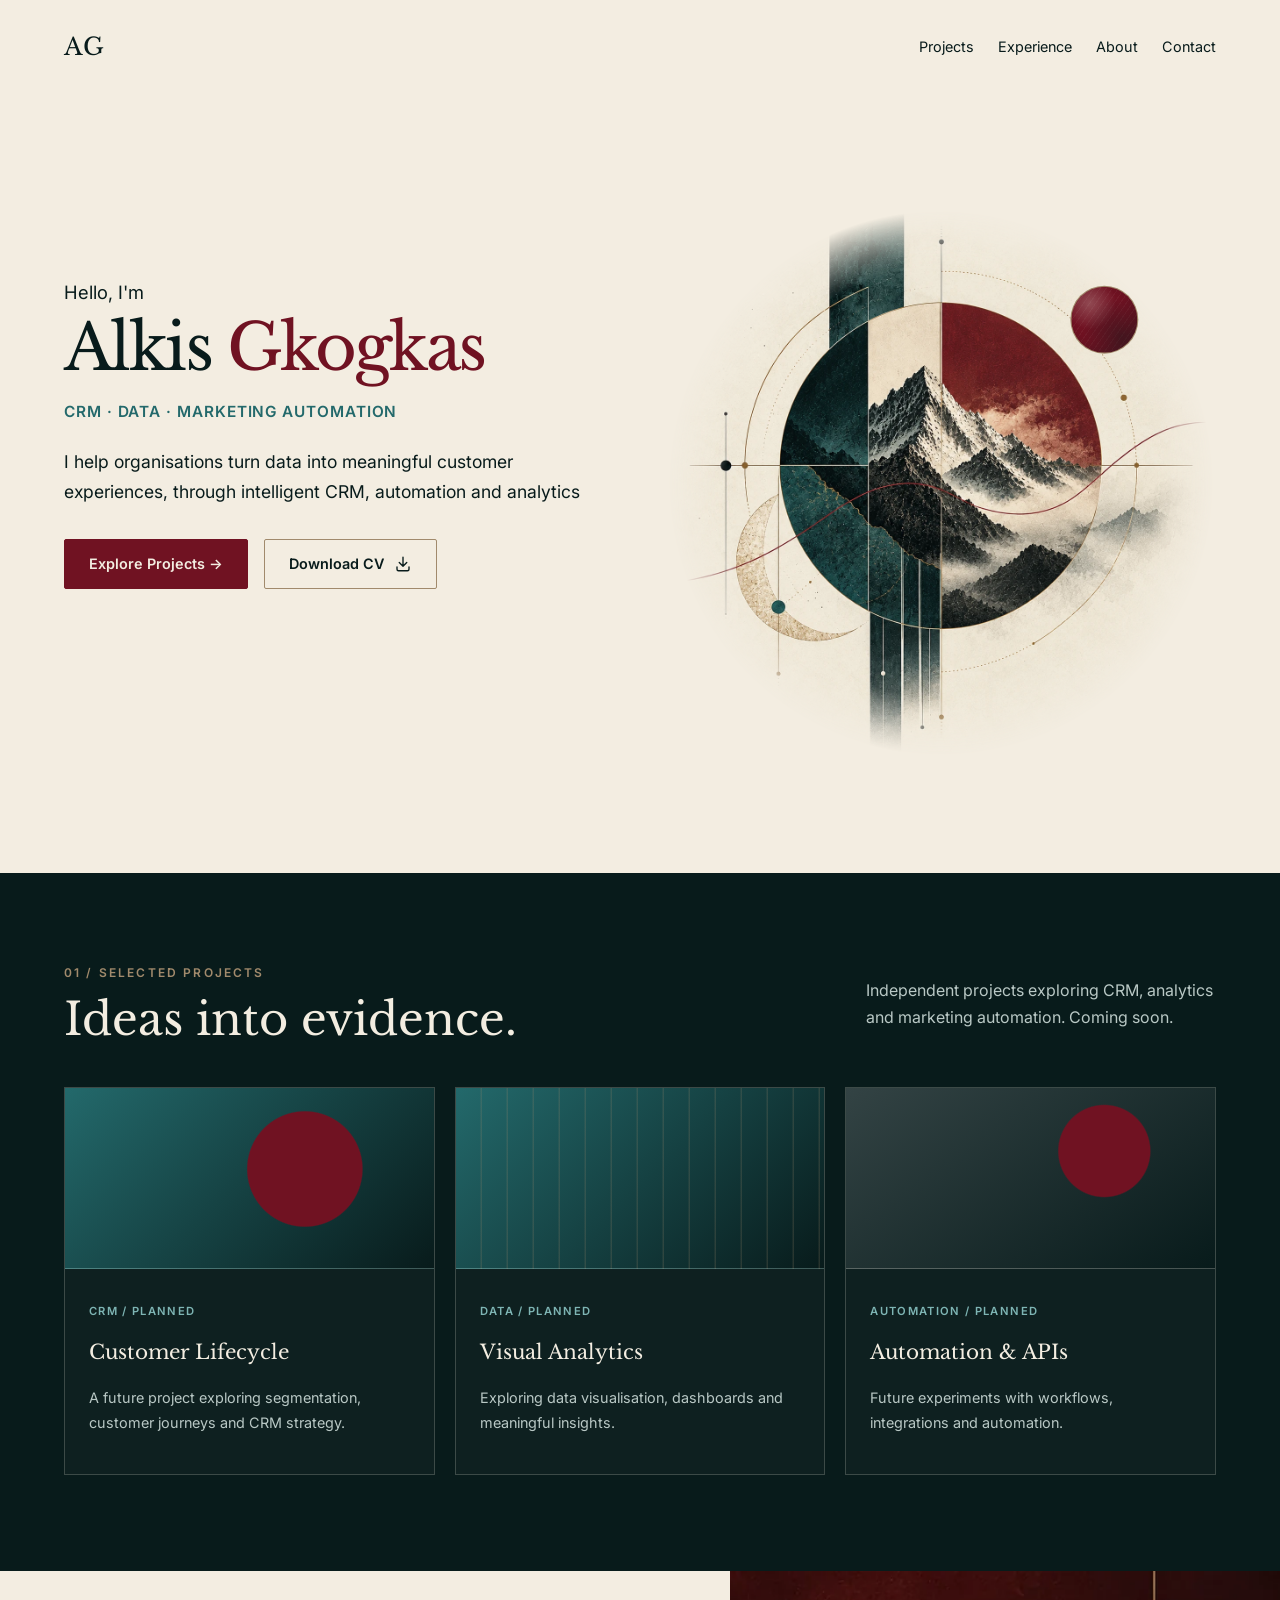
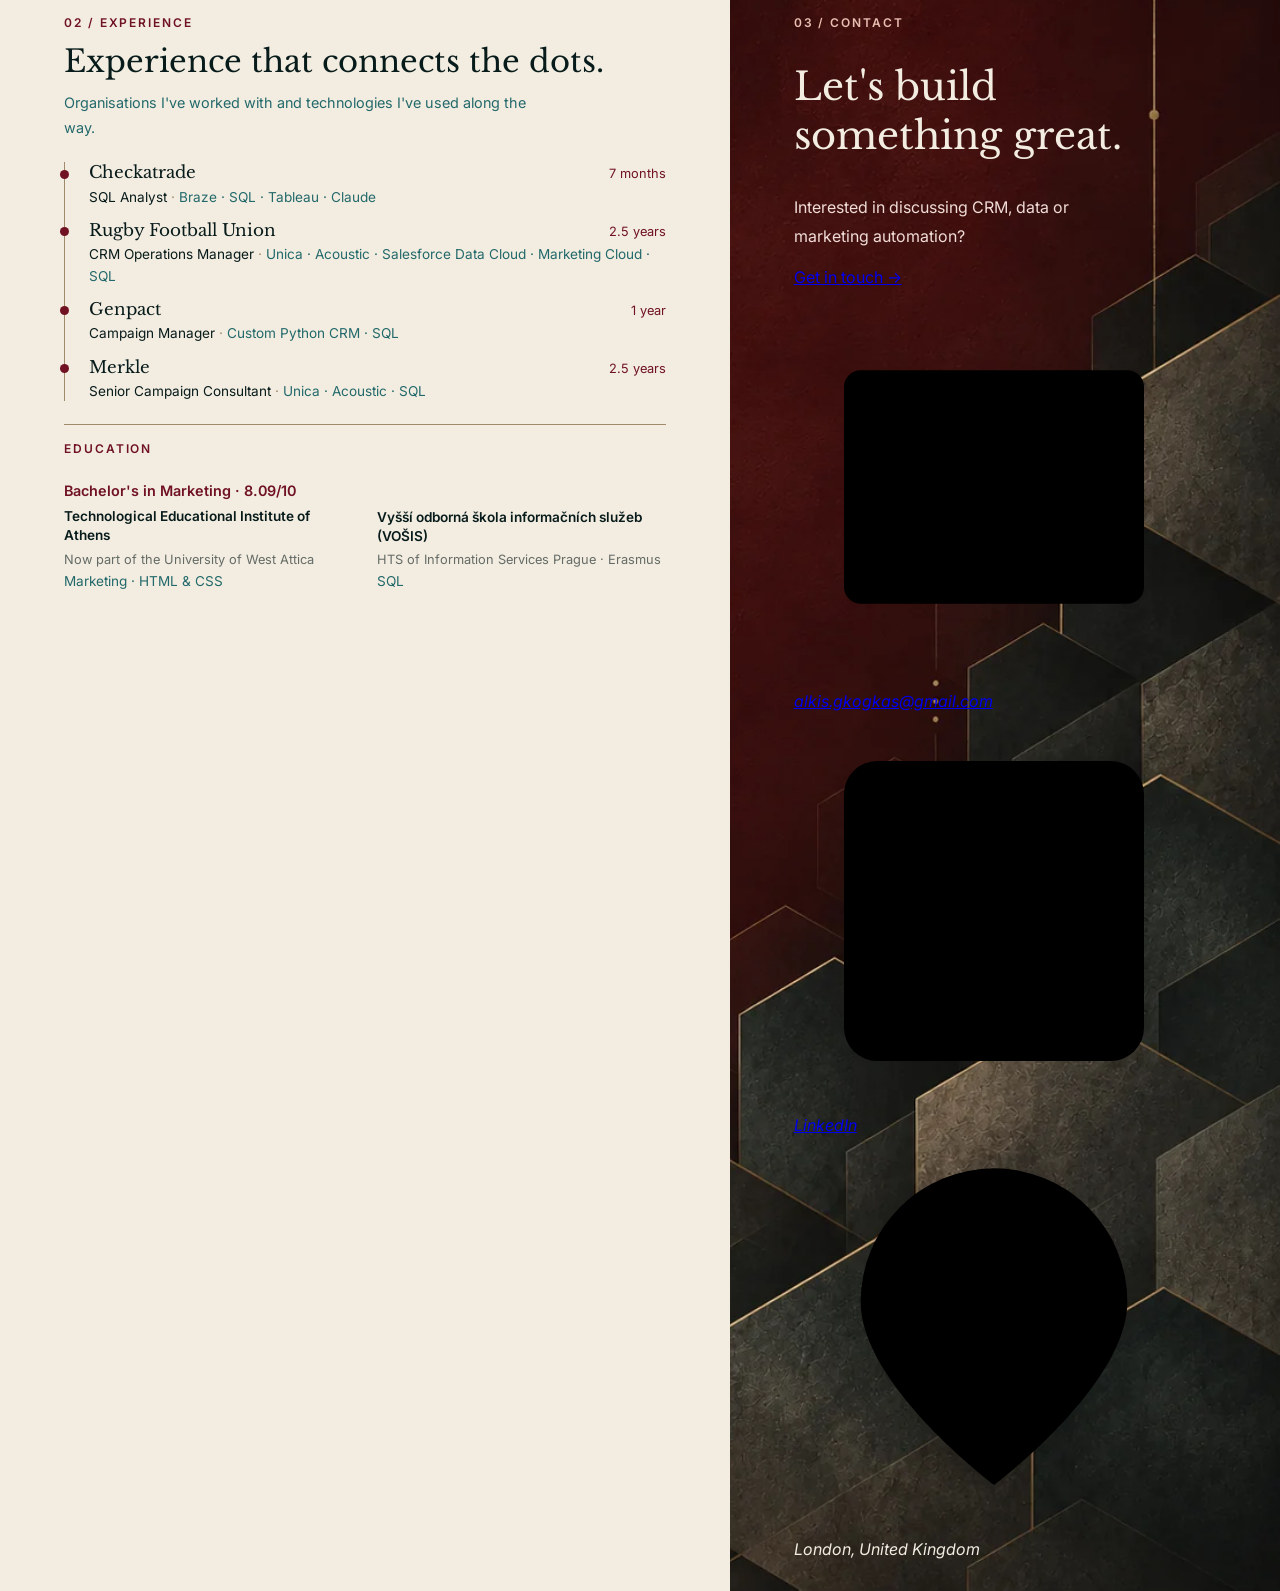
==== index.html @ aa68e8ae "Add functional Contact buttons and links Add an email CTA, LinkedIn link and London location with ma" ====
<!DOCTYPE html>
<html lang="en">
<head>
    <meta charset="UTF-8">
    <meta name="viewport" content="width=device-width, initial-scale=1.0">
    <title>Alkis Gkogkas</title>
    <link rel="stylesheet" href="style.css">
    <script src="hero.js" defer></script>
</head>
<body>

    <header class="site-header">
        <a href="/" class="logo">AG</a>
        <nav aria-label="Main navigation">
            <a href="#projects">Projects</a>
            <a href="#experience">Experience</a>
            <span class="nav-placeholder">About</span>
            <a href="#contact">Contact</a>
        </nav>
    </header>

    <main>
        <!-- Hero -->
        <section class="hero">
            <div class="hero-content">
                <p class="hero-intro">Hello, I'm</p>

                <h1>
                    <span class="first-name">Alkis</span>
                    <span class="last-name">Gkogkas</span>
                </h1>

                <p class="hero-role">CRM · DATA · MARKETING AUTOMATION</p>

                <p class="hero-description">
                    I help organisations turn data into meaningful
                    customer experiences, through intelligent CRM,
                    automation and analytics
                </p>

                <!-- Decorative placeholders; activate when destinations exist -->
                <div class="hero-actions">
                    <span class="hero-button hero-button-primary">
                        Explore Projects &rarr;
                    </span>

                    <span class="hero-button hero-button-secondary">
                        Download CV
                        <svg width="18" height="18" viewBox="0 0 24 24"
                             fill="none" stroke="currentColor" stroke-width="1.8"
                             stroke-linecap="round" stroke-linejoin="round"
                             aria-hidden="true">
                            <path d="M12 3v12m-5-5 5 5 5-5"/>
                            <path d="M4 16v3a2 2 0 0 0 2 2h12a2 2 0 0 0 2-2v-3"/>
                        </svg>
                    </span>
                </div>
            </div>

            <div class="hero-art" aria-hidden="true">
                <img src="hero-geometric-artwork.webp" alt="" class="hero-image">
                <div class="art-dot"></div>
            </div>
        </section>

        <!-- Projects: sample project concepts, not completed case studies -->
        <section class="projects" id="projects">
            <div class="projects-inner">
                <div class="projects-heading">
                    <div>
                        <p class="projects-kicker">01 / SELECTED PROJECTS</p>
                        <h2>Ideas into evidence.</h2>
                    </div>
                    <p class="projects-intro">
                        Independent projects exploring CRM,
                        analytics and marketing automation.
                        Coming soon.
                    </p>
                </div>

                <div class="projects-grid">
                    <article class="project-card">
                        <div class="project-visual project-visual--crm"
                             aria-hidden="true"></div>
                        <div class="project-copy">
                            <p class="project-label">CRM / PLANNED</p>
                            <h3>Customer Lifecycle</h3>
                            <p>
                                A future project exploring segmentation,
                                customer journeys and CRM strategy.
                            </p>
                        </div>
                    </article>

                    <article class="project-card">
                        <div class="project-visual project-visual--data"
                             aria-hidden="true"></div>
                        <div class="project-copy">
                            <p class="project-label">DATA / PLANNED</p>
                            <h3>Visual Analytics</h3>
                            <p>
                                Exploring data visualisation,
                                dashboards and meaningful insights.
                            </p>
                        </div>
                    </article>

                    <article class="project-card">
                        <div class="project-visual project-visual--automation"
                             aria-hidden="true"></div>
                        <div class="project-copy">
                            <p class="project-label">AUTOMATION / PLANNED</p>
                            <h3>Automation & APIs</h3>
                            <p>
                                Future experiments with workflows,
                                integrations and automation.
                            </p>
                        </div>
                    </article>
                </div>
            </div>
        </section>

        <!-- Experience / Contact split -->
        <div class="career-contact">
            <section class="experience-panel" id="experience">
                <p class="section-label">02 / EXPERIENCE</p>
                <h2>Experience that connects the dots.</h2>
                <p class="experience-intro">
                    Organisations I've worked with and
                    technologies I've used along the way.
                </p>

                <ol class="career-list">
                    <li class="career-entry">
                        <div class="career-heading">
                            <h3>Checkatrade</h3>
                            <span class="career-duration">7 months</span>
                        </div>
                        <p class="career-role">SQL Analyst</p>
                        <p class="career-tools">Braze · SQL · Tableau · Claude</p>
                    </li>

                    <li class="career-entry">
                        <div class="career-heading">
                            <h3>Rugby Football Union</h3>
                            <span class="career-duration">2.5 years</span>
                        </div>
                        <p class="career-role">CRM Operations Manager</p>
                        <p class="career-tools">
                            Unica · Acoustic · Salesforce Data Cloud · Marketing Cloud · SQL
                        </p>
                    </li>

                    <li class="career-entry">
                        <div class="career-heading">
                            <h3>Genpact</h3>
                            <span class="career-duration">1 year</span>
                        </div>
                        <p class="career-role">Campaign Manager</p>
                        <p class="career-tools">Custom Python CRM · SQL</p>
                    </li>

                    <li class="career-entry">
                        <div class="career-heading">
                            <h3>Merkle</h3>
                            <span class="career-duration">2.5 years</span>
                        </div>
                        <p class="career-role">Senior Campaign Consultant</p>
                        <p class="career-tools">Unica · Acoustic · SQL</p>
                    </li>
                </ol>

                <div class="education-block">
                    <p class="section-label">EDUCATION</p>
                    <div class="education-entry">
                        <p class="education-degree"> Bachelor's in Marketing · 8.09/10</p>
                        <h3>Technological Educational Institute of Athens</h3>
                        <p class="education-institution">
                            Now part of the University of West Attica
                        </p>
                        <p class="education-skills">Marketing · HTML &amp; CSS</p>
                    </div>

                    <div class="education-entry">
                        <h3>Vyšší odborná škola informačních služeb (VOŠIS)</h3>
                        <p class="education-institution">HTS of Information Services Prague · Erasmus</p>
                        <p class="education-skills">SQL</p>
                    </div>
                </div>
            </section>

            <section class="contact-panel" id="contact">
                <div class="contact-content">
                    <p class="contact-kicker">03 / CONTACT</p>
                    <h2>Let's build something great.</h2>
                    <p class="contact-description">
                        Interested in discussing CRM, data
                        or marketing automation?
                     </p>
                   
<a class="contact-button"
   href="mailto:alkis.gkogkas@gmail.com">
    Get in touch
    <span aria-hidden="true">&rarr;</span>
</a>

<address class="contact-details">

    <a href="mailto:alkis.gkogkas@gmail.com">
        <span class="contact-icon" aria-hidden="true">
            <svg viewBox="0 0 24 24">
                <rect x="3" y="5" width="18" height="14" rx="1"/>
                <path d="m3 7 9 7 9-7"/>
            </svg>
        </span>
        alkis.gkogkas@gmail.com
    </a>

    <a href="https://www.linkedin.com/in/alkis-gkogkas"
       target="_blank"
       rel="noopener noreferrer">
        <span class="contact-icon" aria-hidden="true">
            <svg viewBox="0 0 24 24">
                <rect x="3" y="3" width="18" height="18" rx="2"/>
                <path d="M8 10v7 M8 7v.01 M12 17v-7
                         M12 13a3 3 0 0 1 6 0v4"/>
            </svg>
        </span>
        LinkedIn
    </a>

    <div class="contact-location">
        <span class="contact-icon" aria-hidden="true">
            <svg viewBox="0 0 24 24">
                <path d="M20 10c0 5-8 11-8 11S4 15 4 10
                         a8 8 0 1 1 16 0Z"/>
                <circle cx="12" cy="10" r="2.5"/>
            </svg>
        </span>
        London, United Kingdom
    </div>

</address>

                </div>
            </section>
        </div>
    </main>
</body>
</html>
---- style.css ----
@import url('https://fonts.googleapis.com/css2?family=Inter:wght@400;500;600&family=Libre+Baskerville:wght@400;700&display=swap');

:root {
    --parchment: #F3EDE1;
    --ink: #081B1B;
    --burgundy: #701222;
    --teal: #23696B;
    --gold: #A18A6C;
}

body {
    margin: 0;
    min-height: 100vh;
    font-family: 'Inter', Arial, sans-serif;
    background-color: var(--parchment);
    color: var(--ink);
}

/* Navigation */
.site-header {
    width: min(90%, 1200px);
    margin: 0 auto;
    padding: 2rem 0;
    display: flex;
    justify-content: space-between;
    align-items: center;
    gap: 1.5rem;
}

.logo {
    font-family: 'Libre Baskerville', Georgia, serif;
    font-size: 1.5rem;
    color: var(--ink);
    text-decoration: none;
}

nav {
    display: flex;
    flex-wrap: wrap;
    gap: 1.5rem;
}

nav a,
.nav-placeholder {
    color: var(--ink);
    text-decoration: none;
    font-size: 0.9rem;
}

nav a:hover {
    color: var(--burgundy);
}

/* Hero */
.hero {
    width: min(90%, 1200px);
    min-height: calc(100vh - 120px);
    margin: 0 auto;
    display: grid;
    grid-template-columns: 1fr 1fr;
    align-items: center;
    gap: 3rem;
}

.hero-content {
    text-align: left;
}

.hero h1 {
    font-family: 'Libre Baskerville', Georgia, serif;
    font-size: clamp(2.8rem, 5vw, 4.5rem);
    font-weight: 400;
    letter-spacing: -0.04em;
    line-height: 1.1;
    margin: 0;
}

.hero-intro {
    margin: 0 0 0.65rem;
    font-size: 1.15rem;
    color: var(--ink);
}

.first-name {
    color: var(--ink);
}

.last-name {
    color: var(--burgundy);
}

.hero-role {
    margin: 1rem 0 0;
    color: var(--teal);
    font-size: clamp(0.9rem, 1.2vw, 1rem);
    font-weight: 600;
    letter-spacing: 0.06em;
    line-height: 1.5;
}

.hero-description {
    max-width: 38rem;
    margin: 1.5rem 0 0;
    font-size: 1.1rem;
    line-height: 1.7;
}

/* Hero artwork and satellite */
.hero-art {
    position: relative;
    width: min(100%, 550px);
    aspect-ratio: 1;
    justify-self: end;
}

.hero-image {
    display: block;
    width: 100%;
    height: 100%;
    object-fit: contain;
    -webkit-mask-image: radial-gradient(ellipse at center, black 55%, transparent 70%);
    mask-image: radial-gradient(ellipse at center, black 55%, transparent 70%);
}

.art-dot {
    position: absolute;
    width: 12%;
    aspect-ratio: 1;
    top: 50%;
    left: 50%;
    border-radius: 50%;
    background:
        radial-gradient(circle at 28% 25%, rgba(243, 237, 225, 0.25), transparent 38%),
        radial-gradient(circle at 75% 75%, rgba(8, 27, 27, 0.4), transparent 55%),
        repeating-linear-gradient(125deg, transparent 0 4px,
            rgba(243, 237, 225, 0.045) 4px 5px),
        var(--burgundy);
    box-shadow:
        0 0 0 1px var(--gold),
        inset -4px -4px 8px rgba(8, 27, 27, 0.15);
    transform:
        translate(-50%, -50%) rotate(45deg)
        translateY(-350%) rotate(-45deg);
}

@media (prefers-reduced-motion: reduce) {
    .art-dot {
        animation: none;
        transform:
            translate(-50%, -50%) rotate(45deg)
            translateY(-350%) rotate(-45deg);
    }
}

/* Hero buttons */
.hero-actions {
    display: flex;
    flex-wrap: wrap;
    gap: 1rem;
    margin-top: 2rem;
}

.hero-button {
    display: inline-flex;
    align-items: center;
    justify-content: center;
    box-sizing: border-box;
    padding: 0.95rem 1.5rem;
    min-width: 150px;
    font-family: 'Inter', Arial, sans-serif;
    font-size: 0.9rem;
    font-weight: 600;
    border-radius: 2px;
    opacity: 1;
    cursor: default;
    transition:
        transform 0.2s ease,
        background-color 0.2s ease,
        border-color 0.2s ease,
        box-shadow 0.2s ease;
}

.hero-button-primary {
    background-color: var(--burgundy);
    color: var(--parchment);
    border: 1px solid var(--burgundy);
}

.hero-button-secondary {
    background-color: transparent;
    color: var(--ink);
    border: 1px solid var(--gold);
    gap: 0.6rem;
}

.hero-button-secondary svg {
    flex-shrink: 0;
}

.hero-button:hover {
    transform: translateY(-3px);
    box-shadow: 0 6px 16px rgba(8, 27, 27, 0.12);
}

.hero-button-primary:hover {
    background-color: #8C2638;
}

.hero-button-secondary:hover {
    background-color: rgba(112, 18, 34, 0.06);
    border-color: var(--burgundy);
}

@media (min-width: 801px) {
    .hero-content {
        transform: translateY(-3rem);
    }
}

/* Projects section */
.projects {
    background-color: var(--ink);
    color: var(--parchment);
}

.projects-inner {
    width: min(90%, 1200px);
    margin: 0 auto;
    padding: 5rem 0 6rem;
}

.projects-heading {
    display: flex;
    justify-content: space-between;
    align-items: end;
    gap: 2rem;
    margin-bottom: 2.5rem;
}

.projects-kicker {
    color: var(--gold);
    font-size: 0.75rem;
    letter-spacing: 0.18em;
    font-weight: 600;
}

.projects h2 {
    font-family: 'Libre Baskerville', Georgia, serif;
    font-size: clamp(2rem, 3.5vw, 3rem);
    font-weight: 400;
    margin: 0.75rem 0 0;
}

.projects-intro {
    max-width: 350px;
    line-height: 1.7;
    color: #B9C8C5;
}

.projects-grid {
    display: grid;
    grid-template-columns: repeat(3, minmax(0, 1fr));
    gap: 1.25rem;
}

.project-card {
    min-width: 0;
    border: 1px solid rgba(243, 237, 225, 0.2);
    background: rgba(255, 255, 255, 0.025);
}

.project-visual {
    height: 180px;
    border-bottom: 1px solid rgba(243, 237, 225, 0.2);
}

/* Temporary project artwork */
.project-visual--crm {
    background:
        radial-gradient(circle at 65% 45%, var(--burgundy) 0 22%, transparent 22.5%),
        linear-gradient(135deg, var(--teal), var(--ink));
}

.project-visual--data {
    background:
        repeating-linear-gradient(90deg, transparent 0 24px,
            rgba(161, 138, 108, 0.2) 25px 26px),
        linear-gradient(135deg, #23696B, #081B1B);
}

.project-visual--automation {
    background:
        radial-gradient(circle at 70% 35%, var(--burgundy) 0 16%, transparent 16.5%),
        linear-gradient(145deg, #334344, var(--ink));
}

.project-copy {
    padding: 1.5rem;
}

.project-label {
    color: #7EB5B4;
    font-size: 0.7rem;
    letter-spacing: 0.12em;
    font-weight: 600;
}

.project-copy h3 {
    font-family: 'Libre Baskerville', Georgia, serif;
    font-size: 1.25rem;
    font-weight: 400;
    line-height: 1.4;
}

.project-copy > p:last-child {
    color: #B9C8C5;
    font-size: 0.9rem;
    line-height: 1.7;
}

/* Experience and Contact: split panels */
.career-contact {
    display: grid;
    grid-template-columns: minmax(0, 1.14fr) minmax(0, 0.86fr);
}

.experience-panel {
    background: var(--parchment);
    padding: 5rem clamp(2rem, 5vw, 6rem);
}

.section-label {
    color: var(--burgundy);
    font-size: 0.75rem;
    font-weight: 600;
    letter-spacing: 0.16em;
}

.experience-panel h2,
.contact-panel h2 {
    font-family: 'Libre Baskerville', Georgia, serif;
    font-size: clamp(1.8rem, 3vw, 2.8rem);
    font-weight: 400;
    line-height: 1.3;
}

.experience-intro {
    color: var(--teal);
    line-height: 1.7;
    max-width: 30rem;
}

.career-list {
    list-style: none;
    border-left: 1px solid var(--gold);
    margin: 3rem 0;
    padding: 0 0 0 1.5rem;
}

.career-entry {
    position: relative;
    margin-bottom: 2rem;
}

.career-entry:last-child {
    margin-bottom: 0;
}

.career-entry::before {
    content: "";
    position: absolute;
    left: calc(-1.5rem - 5px);
    top: 0.45rem;
    width: 9px;
    height: 9px;
    border-radius: 50%;
    background: var(--burgundy);
}

.career-heading {
    display: flex;
    justify-content: space-between;
    gap: 1rem;
    align-items: baseline;
}

.career-entry h3 {
    font-family: 'Libre Baskerville', Georgia, serif;
    font-size: 1.2rem;
    font-weight: 400;
    margin: 0 0 0.5rem;
}

.career-duration {
    color: var(--burgundy);
    font-size: 0.8rem;
    white-space: nowrap;
}

.career-role {
    margin: 0.25rem 0;
    font-size: 0.9rem;
}

.career-tools {
    color: var(--teal);
    font-size: 0.85rem;
    line-height: 1.7;
    margin: 0.5rem 0 0;
}

/* Education */
.education-block {
    border-top: 1px solid var(--gold);
    padding-top: 2rem;
}

.education-entry {
    margin-top: 1.5rem;
}

.education-degree {
    color: var(--burgundy);
    font-weight: 600;
    font-size: 0.9rem;
    margin-bottom: 0.5rem;
}

.education-entry h3 {
    font-size: 0.95rem;
    font-weight: 600;
    margin: 0 0 0.35rem;
    line-height: 1.5;
}

.education-institution {
    font-size: 0.8rem;
    color: #646B66;
    margin: 0;
    line-height: 1.5;
}

.education-skills {
    color: var(--teal);
    font-size: 0.85rem;
    margin: 0.4rem 0 0;
}

/* Contact panel: temporary texture and decorative ring */
.contact-panel {
    position: relative;
    overflow: hidden;
    isolation: isolate;
    color: var(--parchment);
    background-color: var(--burgundy);
    background-image:
        radial-gradient(circle at 85% 70%, rgba(8, 27, 27, 0.28), transparent 65%),
        repeating-linear-gradient(125deg,
            rgba(243, 237, 225, 0.025) 0 1px,
            transparent 1px 5px);
    padding: 5rem clamp(2rem, 5vw, 6rem);
}

.contact-content {
    position: relative;
    z-index: 1;
    max-width: 25rem;
}

.contact-kicker {
    color: #E9BFB2;
    font-size: 0.75rem;
    font-weight: 600;
    letter-spacing: 0.16em;
}

.contact-panel h2 {
    color: var(--parchment);
    margin: 2rem 0;
}

.contact-description {
    line-height: 1.8;
    color: #F1DCD7;
}

.contact-placeholder {
    display: inline-block;
    margin-top: 2rem;
    border-bottom: 1px solid var(--gold);
    padding-bottom: 0.65rem;
    color: var(--parchment);
    font-size: 0.9rem;
}

.contact-panel::after {
    content: "";
    position: absolute;
    width: 460px;
    height: 460px;
    right: -230px;
    bottom: -190px;
    border: 1px solid rgba(161, 138, 108, 0.65);
    border-radius: 50%;
    pointer-events: none;
}

/* Responsive layouts */
@media (max-width: 850px) {
    .projects-heading {
        flex-direction: column;
        align-items: flex-start;
    }

    .projects-grid {
        grid-template-columns: 1fr;
    }

    .career-contact {
        grid-template-columns: 1fr;
    }

    .experience-panel,
    .contact-panel {
        padding: 4rem 5%;
    }

    .contact-panel {
        min-height: 320px;
    }
}

@media (max-width: 800px) {
    .hero {
        grid-template-columns: 1fr;
        gap: 2rem;
        padding: 3rem 0;
    }

    .hero-content {
        text-align: center;
    }

    .hero-description {
        margin: 1.5rem auto 0;
    }

    .hero-actions {
        justify-content: center;
    }

    .hero-art {
        width: min(85vw, 340px);
        justify-self: center;
    }
}

@media (max-width: 600px) {
    .site-header {
        flex-direction: column;
    }

    nav {
        justify-content: center;
        gap: 1rem;
    }
}

/* Navigation and accessibility */
html {
    scroll-behavior: smooth;
}

@media (prefers-reduced-motion: reduce) {
    html {
        scroll-behavior: auto;
    }

    .hero-button {
        transition: none;
    }
}

/* Compact Experience and Contact layout */

@media (min-width: 851px) {

    /* Overall section spacing */

    .experience-panel,
    .contact-panel {
        padding-top: 2rem;
        padding-bottom: 2rem;
    }

    .experience-panel h2 {
        font-size: clamp(1.6rem, 2.4vw, 2.3rem);
        margin: 0.4rem 0 0.6rem;
    }

    .experience-intro {
        margin: 0;
        font-size: 0.9rem;
    }

    /* Condensed career timeline */

    .career-list {
        margin: 1.4rem 0;
    }

    .career-entry {
        margin-bottom: 0.8rem;
    }

    .career-entry h3 {
        font-size: 1.05rem;
        margin: 0 0 0.15rem;
    }

    .career-role,
    .career-tools {
        display: inline;
        font-size: 0.85rem;
        line-height: 1.5;
        margin: 0;
    }

    .career-role::after {
        content: " · ";
        color: var(--gold);
    }

    /* Education in two columns */

    .education-block {
        display: grid;
        grid-template-columns: repeat(2, minmax(0, 1fr));
        gap: 0.75rem 1.5rem;
        padding-top: 1rem;
    }

    .education-block > .section-label {
        grid-column: 1 / -1;
        margin: 0;
    }

    .education-entry {
        margin-top: 0;
    }

    .education-entry h3 {
        font-size: 0.85rem;
        line-height: 1.4;
    }

    .education-institution {
        font-size: 0.8rem;
        line-height: 1.4;
    }

    .education-skills {
        margin-top: 0.25rem;
    }
}

/* Align education institution headings */

@media (min-width: 851px) {
    .education-entry:last-child {
        padding-top: 2.5rem;
    }
}

/* Custom Contact artwork V2 */

.contact-panel {
    background-color: var(--burgundy);
    background-image: url("contact-hexagons-v2.webp");
    background-size: cover;
    background-position: right bottom;
    background-repeat: no-repeat;
}

/* Remove the old CSS decorative circle */

.contact-panel::after {
    display: none;
}

/* Keep Contact description clear of artwork */

.contact-description {
    max-width: 21rem;
}
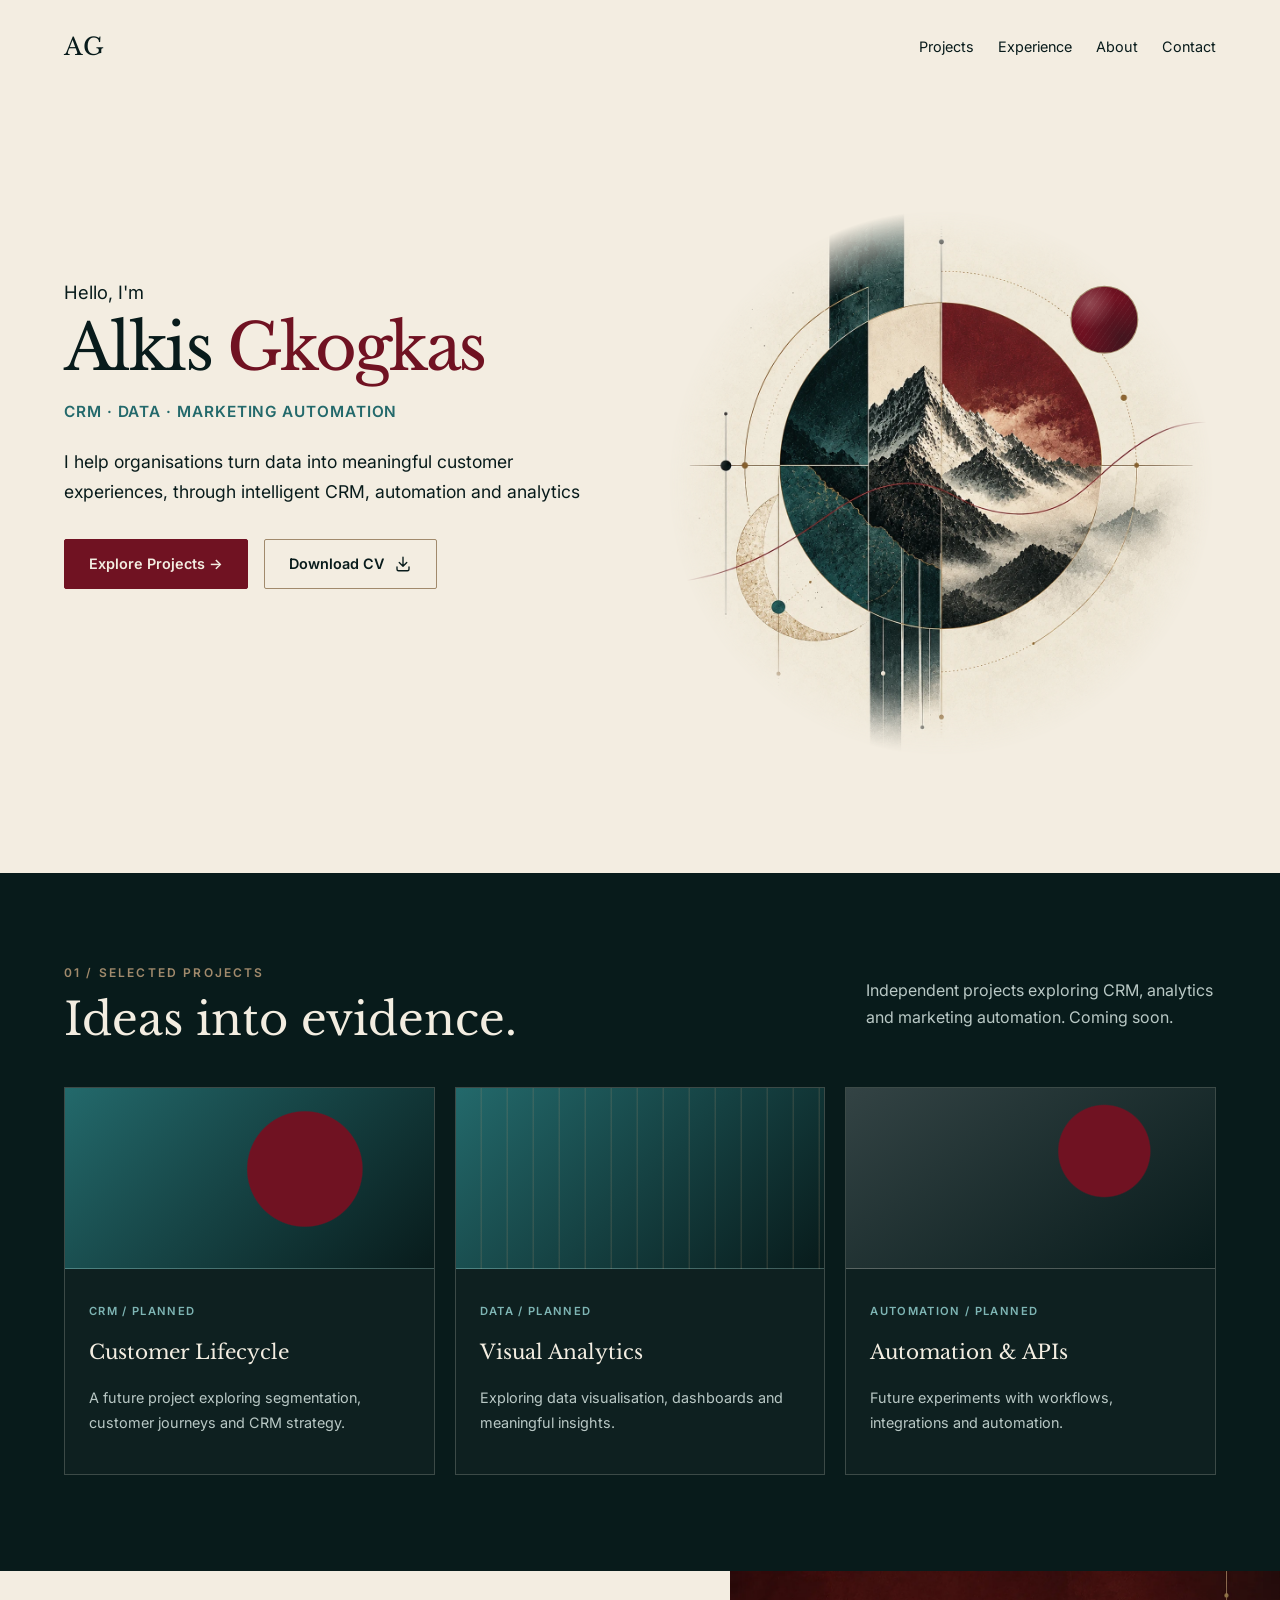
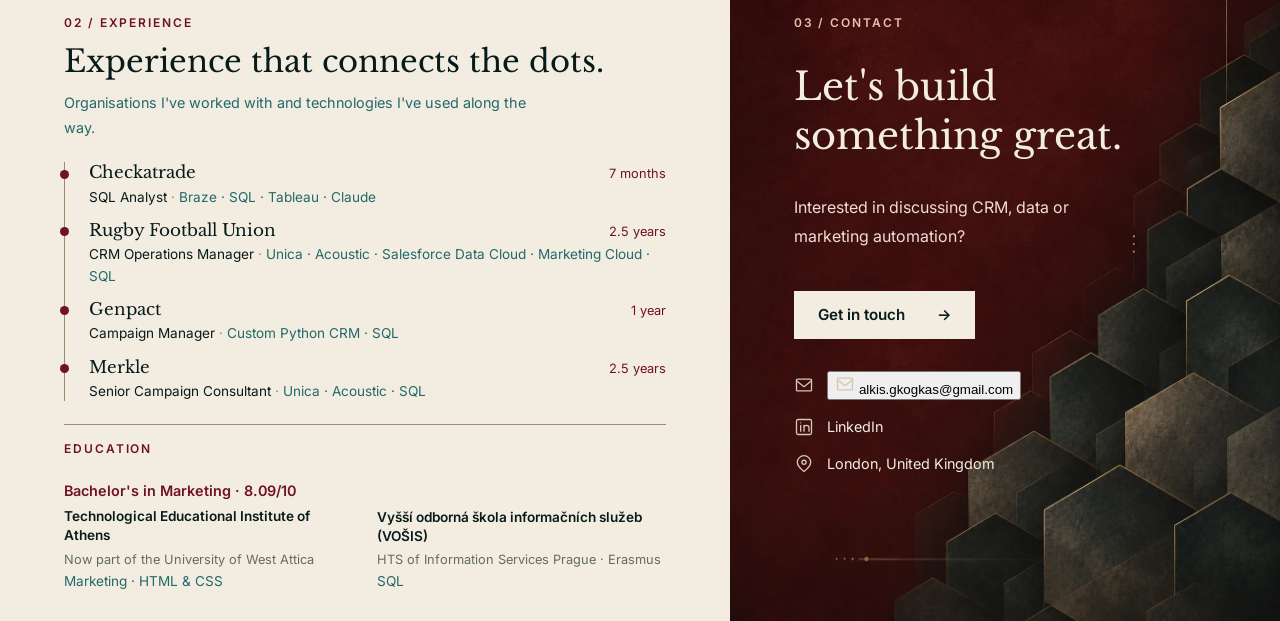
==== commit 0d810ad5: "Polish Contact alignment and add email copying Enable one-click email copying with accessible feedba" ====
--- a/index.html
+++ b/index.html
@@ -214,7 +214,26 @@
                 <path d="m3 7 9 7 9-7"/>
             </svg>
         </span>
-        alkis.gkogkas@gmail.com
+        
+<div class="contact-email-row">
+    <button
+        class="contact-copy-email"
+        type="button"
+        data-email="alkis.gkogkas@gmail.com"
+        title="Copy email address"
+    >
+        <span class="contact-icon" aria-hidden="true">
+            <svg viewBox="0 0 24 24">
+                <rect x="3" y="5" width="18" height="14" rx="1"/>
+                <path d="m3 7 9 7 9-7"/>
+            </svg>
+        </span>
+        <span>alkis.gkogkas@gmail.com</span>
+    </button>
+
+    <span class="copy-feedback" role="status"></span>
+</div>
+
     </a>
 
     <a href="https://www.linkedin.com/in/alkis-gkogkas"
--- a/style.css
+++ b/style.css
@@ -693,3 +693,88 @@
 .contact-description {
     max-width: 21rem;
 }
+
+/* Contact button */
+
+.contact-button {
+    display: inline-flex;
+    align-items: center;
+    justify-content: space-between;
+    gap: 2rem;
+    margin: 1.5rem 0 2rem;
+    padding: 0.9rem 1.5rem;
+
+    background: var(--parchment);
+    color: var(--ink);
+    text-decoration: none;
+    font-size: 0.95rem;
+    font-weight: 600;
+
+    transition:
+        transform 0.2s ease,
+        background-color 0.2s ease;
+}
+
+.contact-button:hover {
+    transform: translateY(-3px);
+    background-color: #FFFFFF;
+}
+
+/* Contact details */
+
+.contact-details {
+    display: flex;
+    flex-direction: column;
+    gap: 1rem;
+    font-style: normal;
+}
+
+.contact-details a,
+.contact-location {
+    display: flex;
+    align-items: center;
+    gap: 0.85rem;
+    color: var(--parchment);
+    font-size: 0.9rem;
+    line-height: 1.5;
+    text-decoration: none;
+}
+
+.contact-details a:hover {
+    text-decoration: underline;
+    text-underline-offset: 4px;
+}
+
+/* SVG icons */
+
+.contact-icon {
+    display: inline-flex;
+    flex-shrink: 0;
+    width: 20px;
+    height: 20px;
+    color: #D7C5B2;
+}
+
+.contact-icon svg {
+    width: 100%;
+    height: 100%;
+    fill: none;
+    stroke: currentColor;
+    stroke-width: 1.6;
+    stroke-linecap: round;
+    stroke-linejoin: round;
+}
+
+/* Keyboard accessibility */
+
+.contact-button:focus-visible,
+.contact-details a:focus-visible {
+    outline: 2px solid var(--parchment);
+    outline-offset: 4px;
+}
+
+@media (prefers-reduced-motion: reduce) {
+    .contact-button {
+        transition: none;
+    }
+}
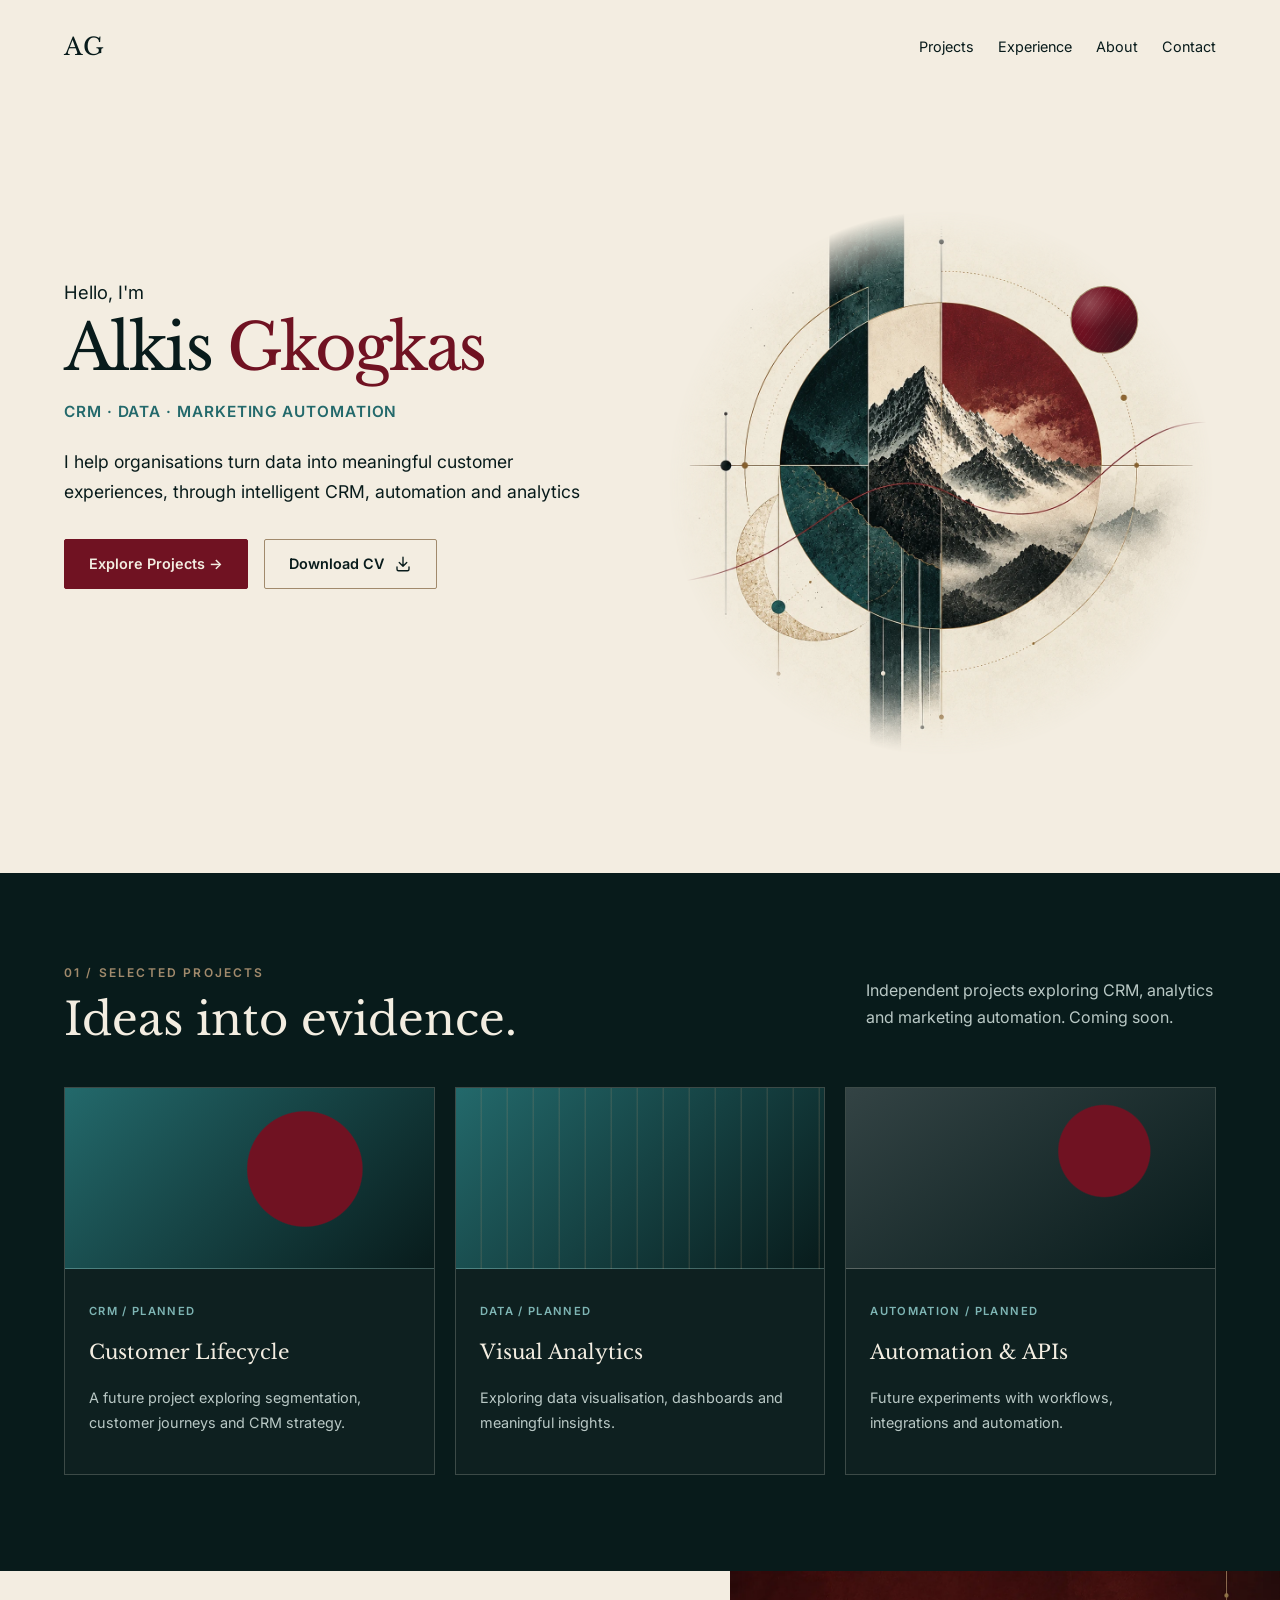
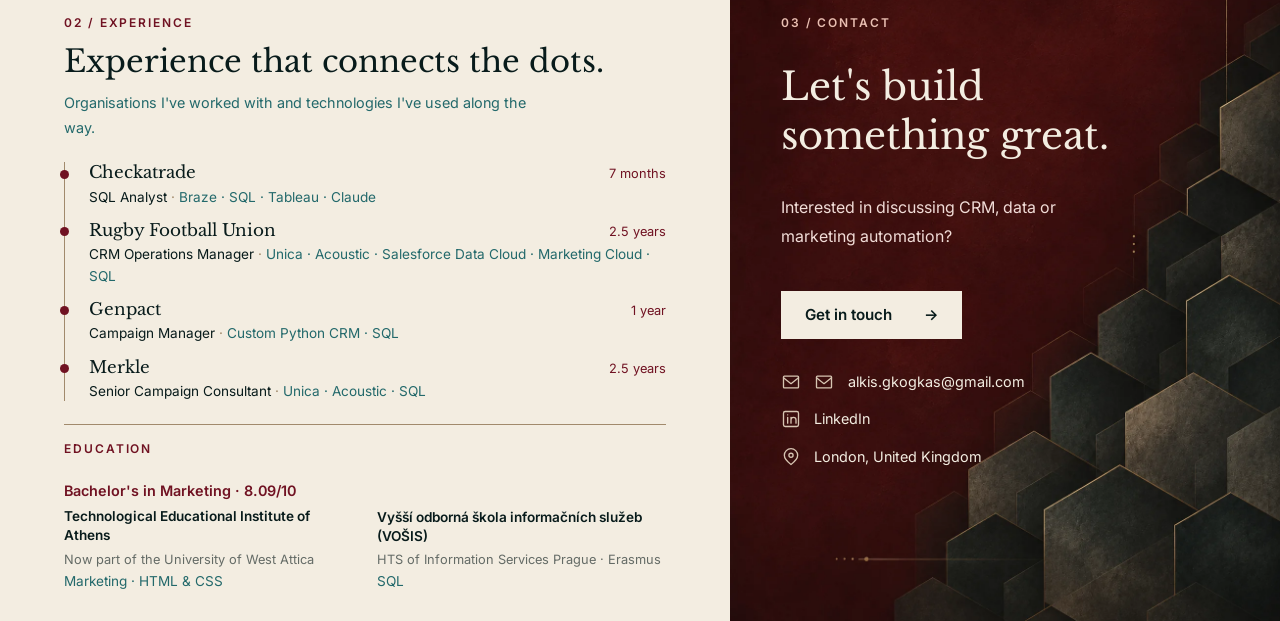
==== commit 7aeaa318: "Refine email copy feedback and icon Remove duplicate email icon and improve clipboard confirmation s" ====
--- a/index.html
+++ b/index.html
@@ -215,6 +215,7 @@
             </svg>
         </span>
         
+
 <div class="contact-email-row">
     <button
         class="contact-copy-email"
@@ -234,9 +235,7 @@
     <span class="copy-feedback" role="status"></span>
 </div>
 
-    </a>
-
-    <a href="https://www.linkedin.com/in/alkis-gkogkas"
+      <a href="https://www.linkedin.com/in/alkis-gkogkas"
        target="_blank"
        rel="noopener noreferrer">
         <span class="contact-icon" aria-hidden="true">
--- a/style.css
+++ b/style.css
@@ -778,3 +778,58 @@
         transition: none;
     }
 }
+
+/* Contact text alignment refinement */
+
+@media (min-width: 851px) {
+    .contact-panel {
+        padding-left: clamp(2rem, 4vw, 5rem);
+    }
+}
+
+/* Copyable email */
+
+.contact-email-row {
+    display: flex;
+    align-items: center;
+    gap: 0.75rem;
+    flex-wrap: wrap;
+}
+
+.contact-copy-email {
+    display: inline-flex;
+    align-items: center;
+    gap: 0.85rem;
+    max-width: 100%;
+    min-width: 0;
+
+    padding: 0;
+    border: none;
+    background: transparent;
+
+    color: var(--parchment);
+    font: inherit;
+    font-size: 0.9rem;
+    line-height: 1.5;
+    text-align: left;
+    cursor: copy;
+}
+
+.contact-copy-email span:last-child {
+    overflow-wrap: anywhere;
+}
+
+.contact-copy-email:hover span:last-child {
+    text-decoration: underline;
+    text-underline-offset: 4px;
+}
+
+.contact-copy-email:focus-visible {
+    outline: 2px solid var(--parchment);
+    outline-offset: 4px;
+}
+
+.copy-feedback {
+    color: #E9BFB2;
+    font-size: 0.75rem;
+}
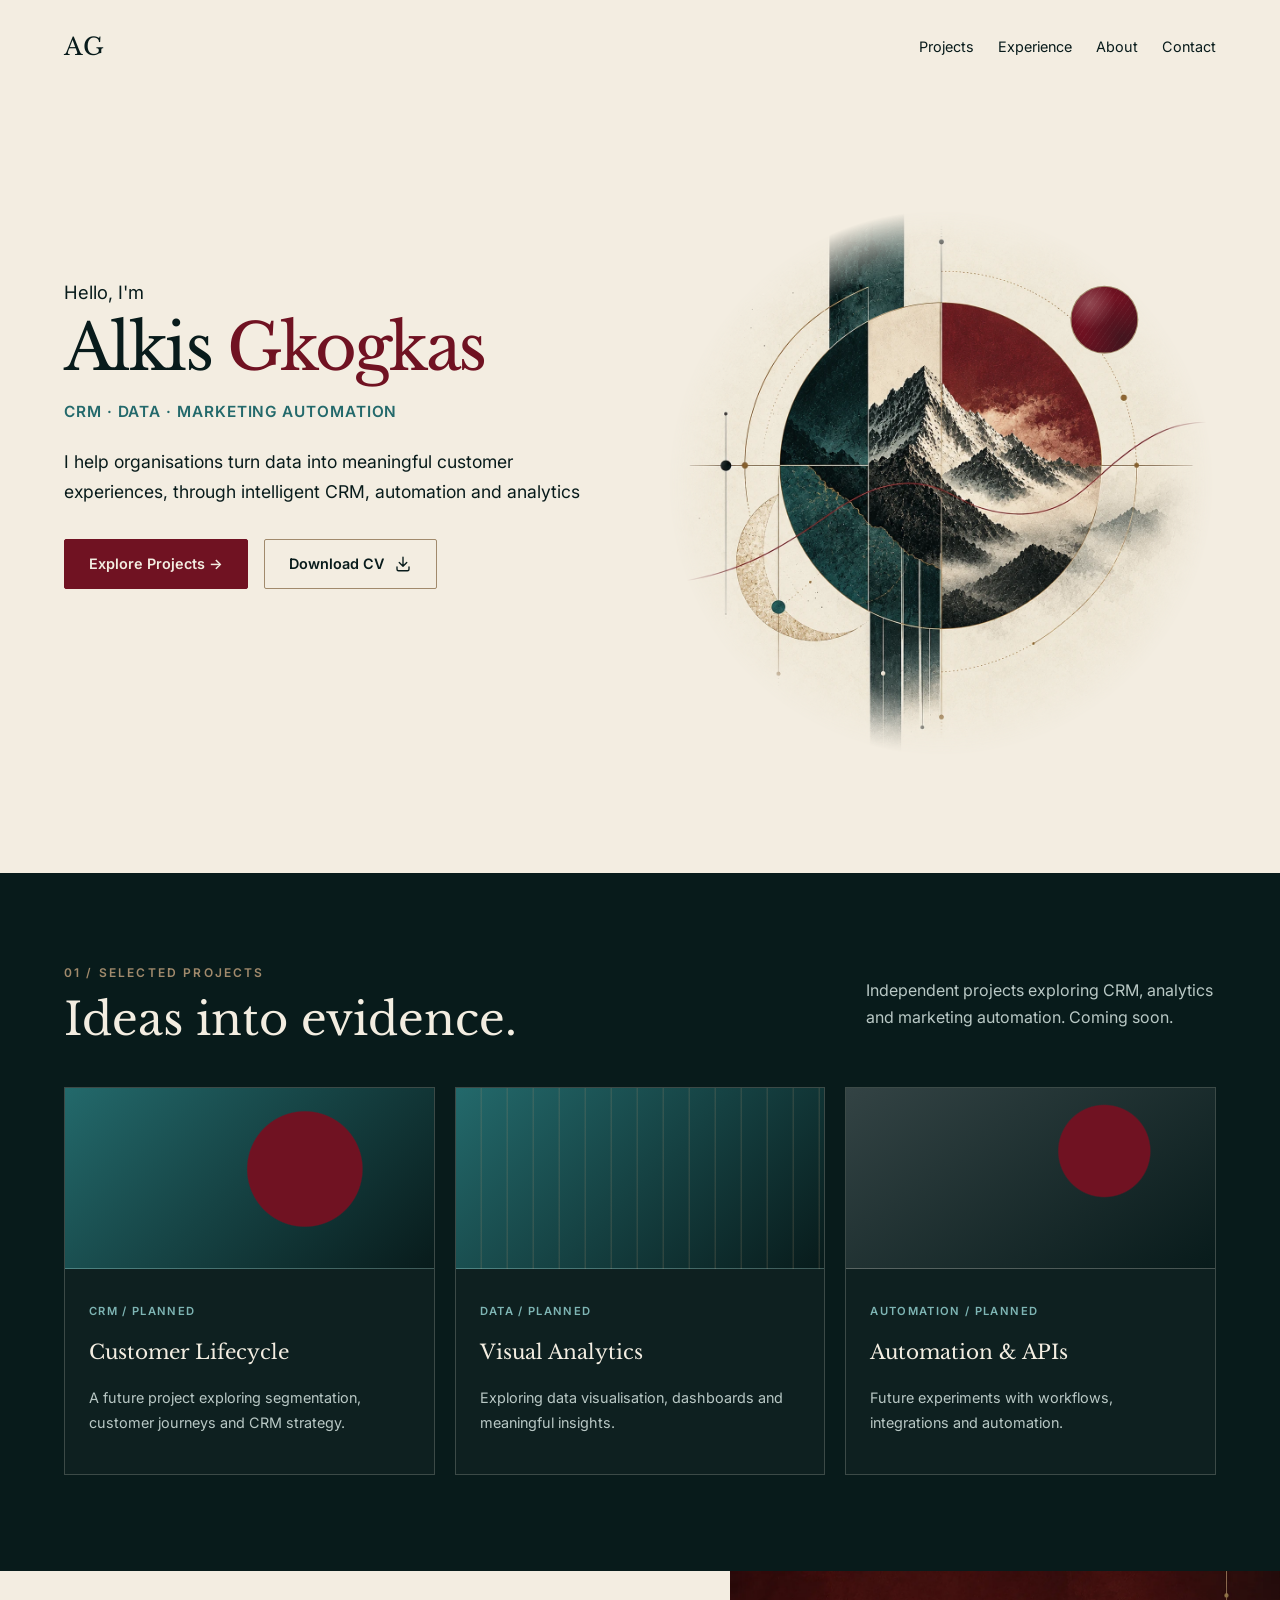
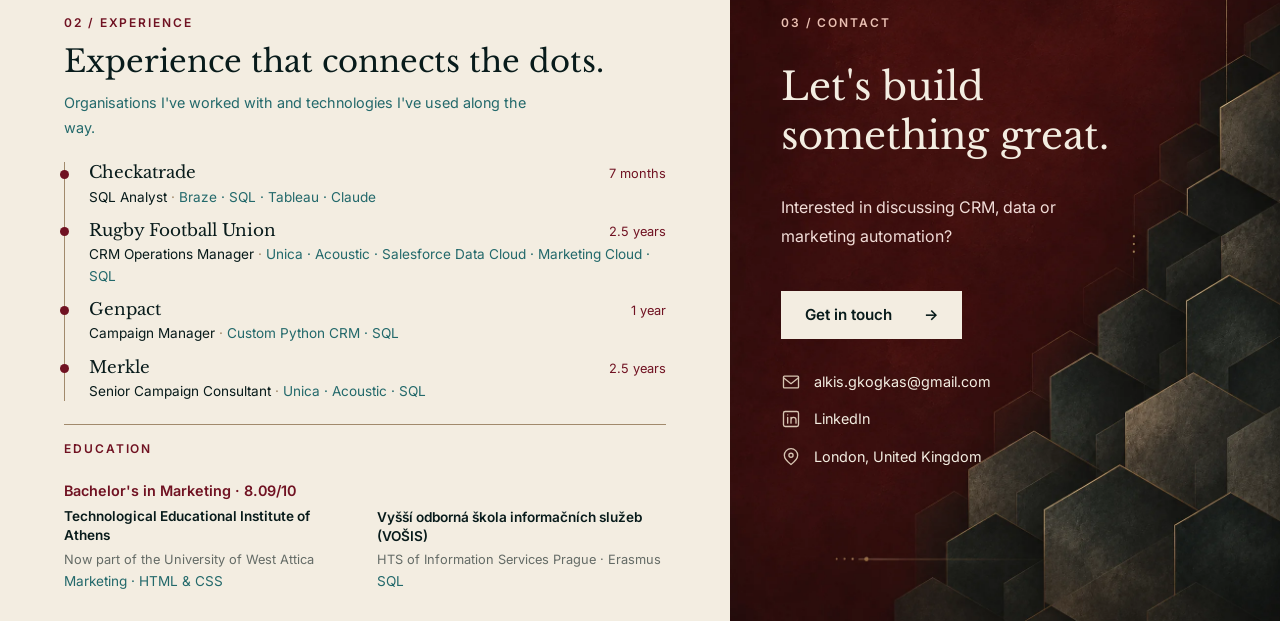
==== commit ccc0ad91: "Fix duplicate email icon and invalid HTML Remove the obsolete mailto link and duplicate SVG, retaini" ====
--- a/index.html
+++ b/index.html
@@ -205,16 +205,7 @@
     <span aria-hidden="true">&rarr;</span>
 </a>
 
-<address class="contact-details">
-
-    <a href="mailto:alkis.gkogkas@gmail.com">
-        <span class="contact-icon" aria-hidden="true">
-            <svg viewBox="0 0 24 24">
-                <rect x="3" y="5" width="18" height="14" rx="1"/>
-                <path d="m3 7 9 7 9-7"/>
-            </svg>
-        </span>
-        
+<address class="contact-details">        
 
 <div class="contact-email-row">
     <button
--- a/style.css
+++ b/style.css
@@ -829,7 +829,9 @@
     outline-offset: 4px;
 }
 
+
 .copy-feedback {
-    color: #E9BFB2;
+    color: #E0C38E;
     font-size: 0.75rem;
-}
+    font-weight: 600;
+}
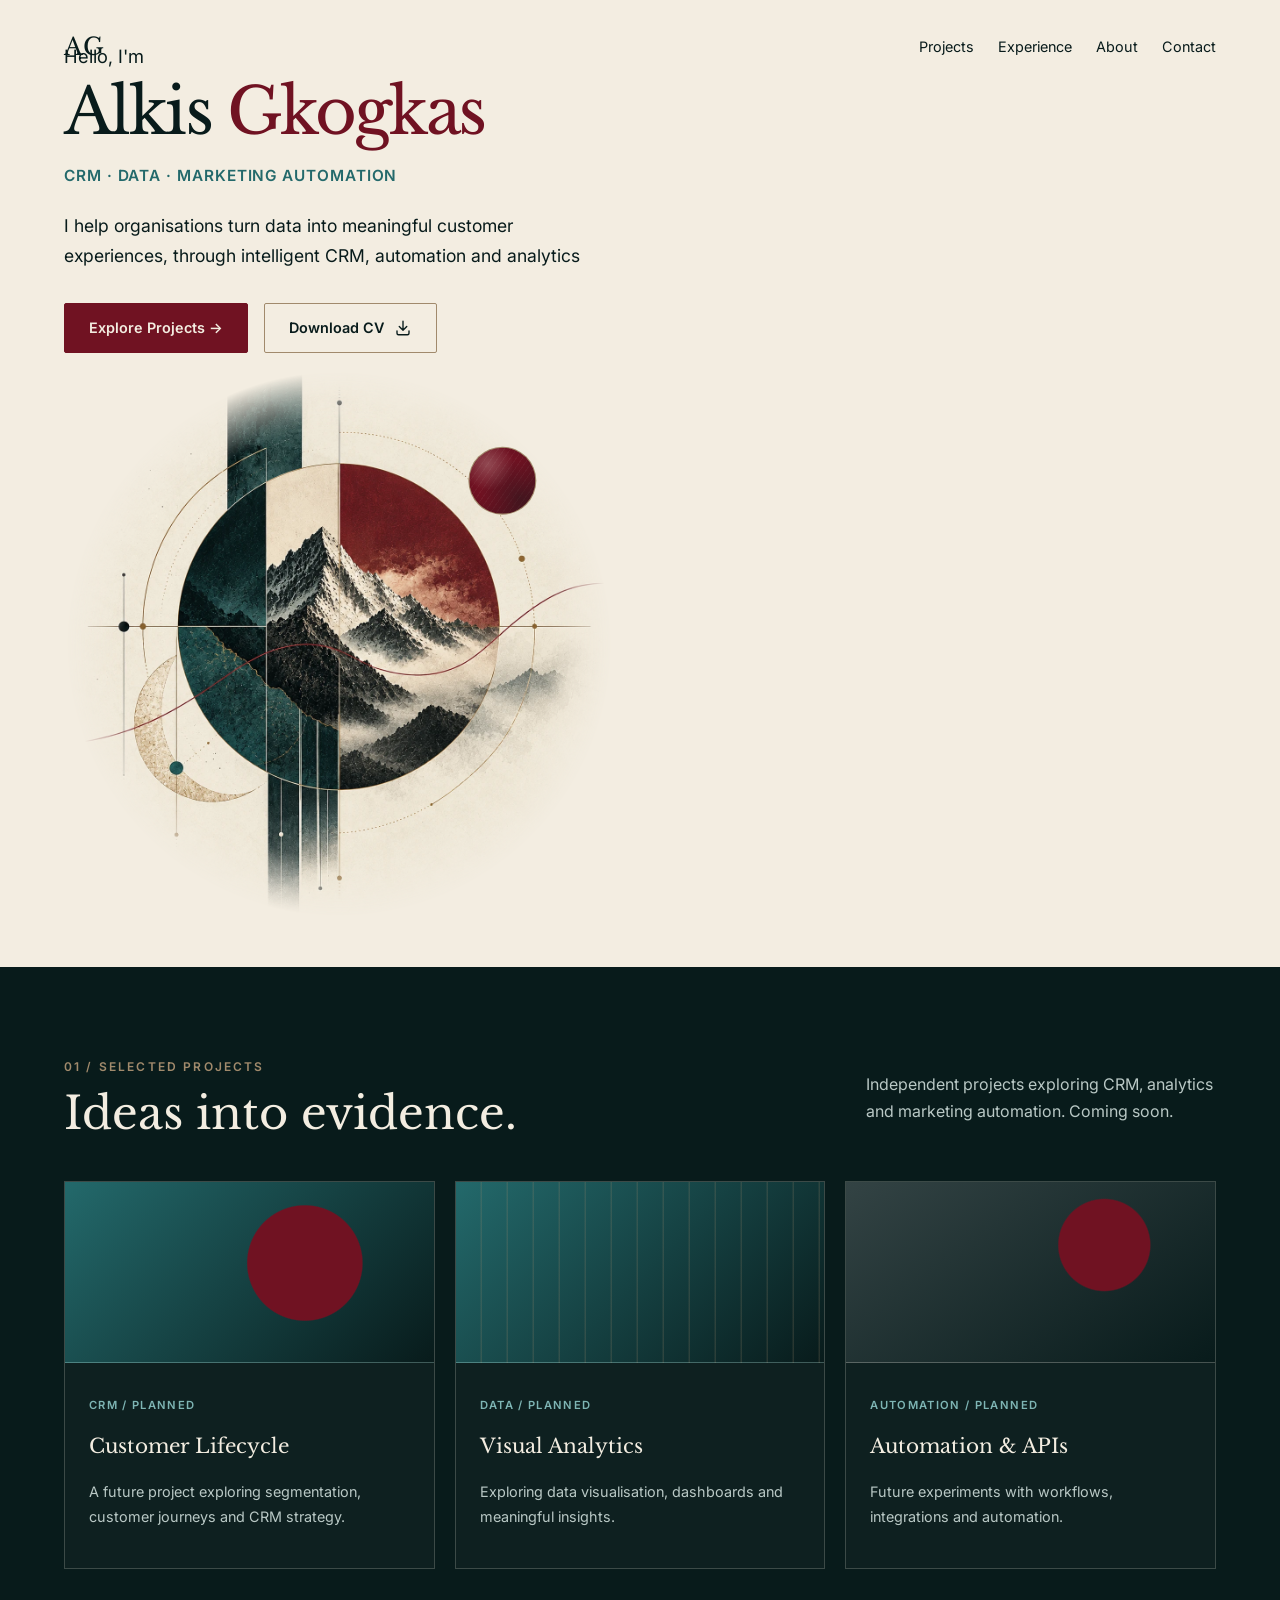
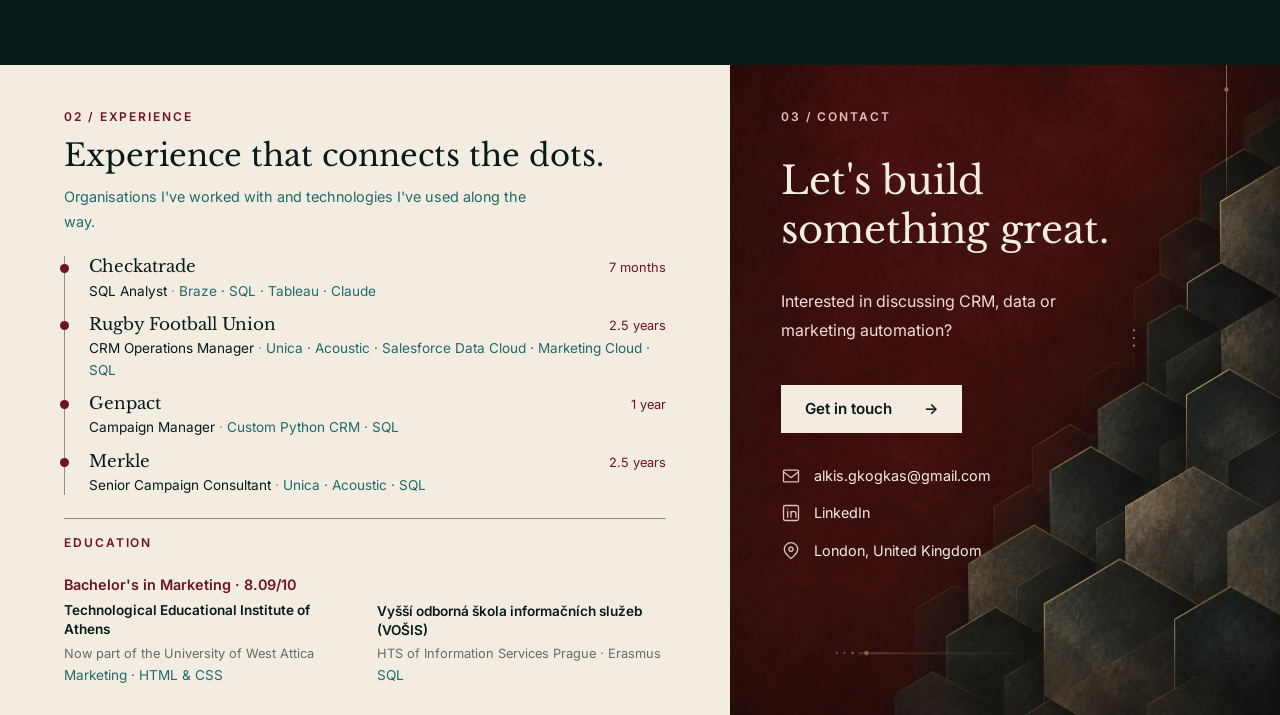
==== commit 42039c81: "Add two-version CV download menu Replace the decorative CV button with an accessible dropdown offeri" ====
--- a/index.html
+++ b/index.html
@@ -44,18 +44,41 @@
                         Explore Projects &rarr;
                     </span>
 
-                    <span class="hero-button hero-button-secondary">
-                        Download CV
-                        <svg width="18" height="18" viewBox="0 0 24 24"
-                             fill="none" stroke="currentColor" stroke-width="1.8"
-                             stroke-linecap="round" stroke-linejoin="round"
-                             aria-hidden="true">
-                            <path d="M12 3v12m-5-5 5 5 5-5"/>
-                            <path d="M4 16v3a2 2 0 0 0 2 2h12a2 2 0 0 0 2-2v-3"/>
-                        </svg>
-                    </span>
-                </div>
-            </div>
+                    
+<details class="cv-selector">
+
+    <summary class="hero-button hero-button-secondary">
+        Download CV
+
+        <svg width="18" height="18" viewBox="0 0 24 24"
+             fill="none" stroke="currentColor"
+             stroke-width="1.8" stroke-linecap="round"
+             stroke-linejoin="round" aria-hidden="true">
+            <path d="M12 3v12m-5-5 5 5 5-5"/>
+            <path d="M4 16v3a2 2 0 0 0 2 2h12a2 2 0 0 0 2-2v-3"/>
+        </svg>
+    </summary>
+
+    <div class="cv-options">
+
+        <a class="cv-option"
+           href="cv-crm.pdf"
+           download="Alkis-Gkogkas-CRM.pdf">
+            <strong>CRM & Automation</strong>
+            <span>Download PDF</span>
+        </a>
+
+        <a class="cv-option"
+           href="cv-analytics.pdf"
+           download="Alkis-Gkogkas-Analytics.pdf">
+            <strong>Data & Analytics</strong>
+            <span>Download PDF</span>
+        </a>
+
+    </div>
+
+</details>
+
 
             <div class="hero-art" aria-hidden="true">
                 <img src="hero-geometric-artwork.webp" alt="" class="hero-image">
--- a/style.css
+++ b/style.css
@@ -206,9 +206,10 @@
     background-color: #8C2638;
 }
 
+
 .hero-button-secondary:hover {
-    background-color: rgba(112, 18, 34, 0.06);
-    border-color: var(--burgundy);
+    background-color: #FFFFFF;
+    border-color: var(--gold);
 }
 
 @media (min-width: 801px) {
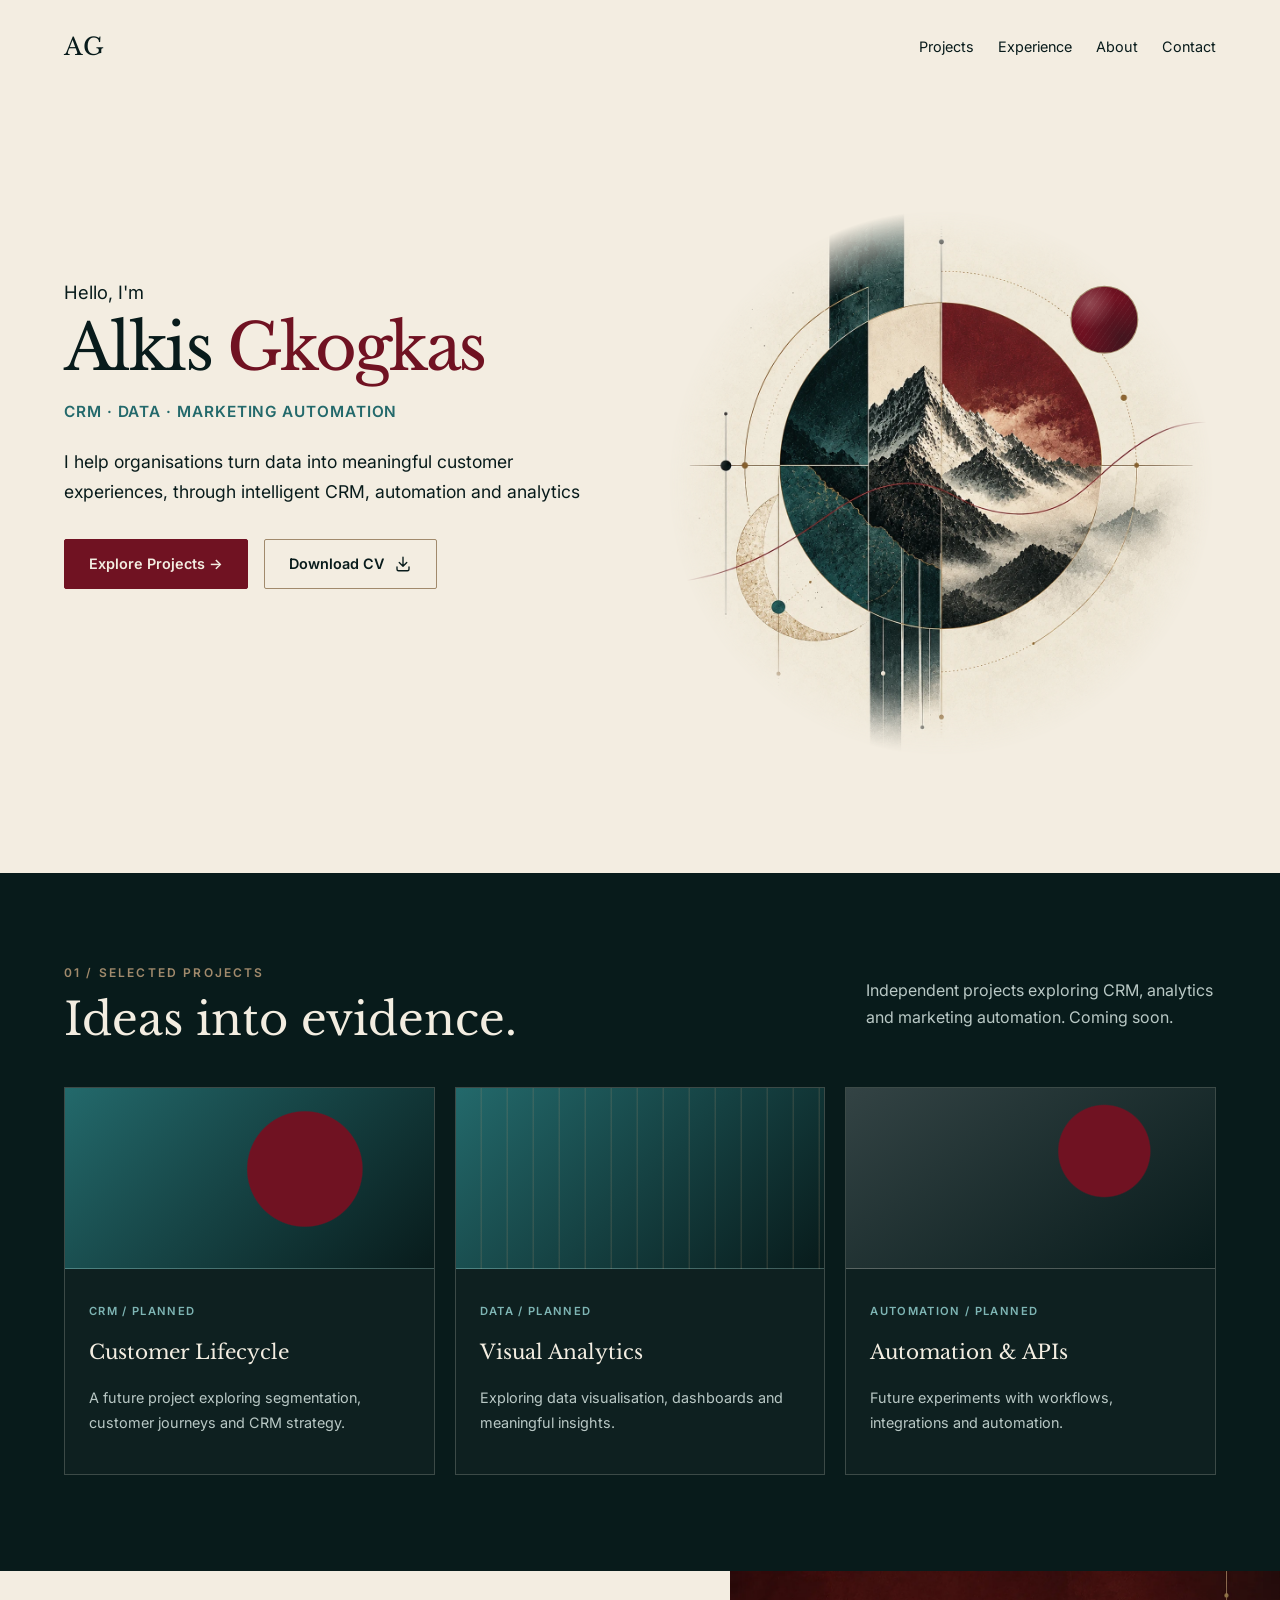
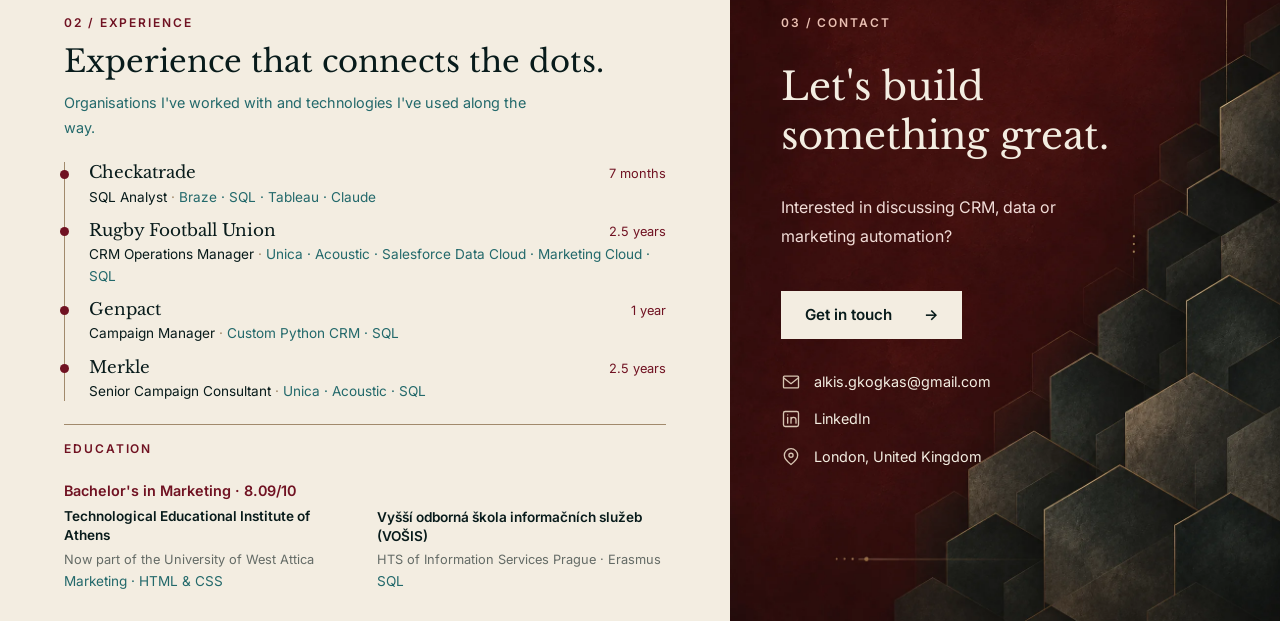
==== commit 786ea34a: "Fix hero layout after CV dropdown integration" ====
--- a/index.html
+++ b/index.html
@@ -78,7 +78,8 @@
     </div>
 
 </details>
-
+</div> 
+</div> 
 
             <div class="hero-art" aria-hidden="true">
                 <img src="hero-geometric-artwork.webp" alt="" class="hero-image">
--- a/style.css
+++ b/style.css
@@ -836,3 +836,84 @@
     font-size: 0.75rem;
     font-weight: 600;
 }
+
+/* CV download selector */
+
+.cv-selector {
+    position: relative;
+}
+
+.cv-selector > summary {
+    list-style: none;
+    cursor: pointer;
+}
+
+.cv-selector > summary::-webkit-details-marker {
+    display: none;
+}
+
+.cv-selector > summary::marker {
+    content: "";
+}
+
+/* Dropdown panel */
+
+.cv-options {
+    position: absolute;
+    top: calc(100% + 0.65rem);
+    right: 0;
+    z-index: 20;
+
+    width: min(18rem, 85vw);
+    padding: 0.4rem;
+
+    background: #FFFCF7;
+    border: 1px solid var(--gold);
+    box-shadow: 0 12px 28px rgba(8, 27, 27, 0.15);
+}
+
+/* Individual CV options */
+
+.cv-option {
+    display: block;
+    padding: 0.85rem 1rem;
+    color: var(--ink);
+    text-decoration: none;
+
+    transition: background-color 0.2s ease;
+}
+
+.cv-option + .cv-option {
+    border-top: 1px solid #E4DCD0;
+}
+
+.cv-option strong {
+    display: block;
+    font-size: 0.9rem;
+    font-weight: 600;
+}
+
+.cv-option span {
+    display: block;
+    margin-top: 0.3rem;
+    font-size: 0.75rem;
+    color: var(--teal);
+}
+
+.cv-option:hover {
+    background-color: rgba(35, 105, 107, 0.08);
+}
+
+/* Keyboard accessibility */
+
+.cv-selector > summary:focus-visible,
+.cv-option:focus-visible {
+    outline: 2px solid var(--teal);
+    outline-offset: 3px;
+}
+
+@media (prefers-reduced-motion: reduce) {
+    .cv-option {
+        transition: none;
+    }
+}
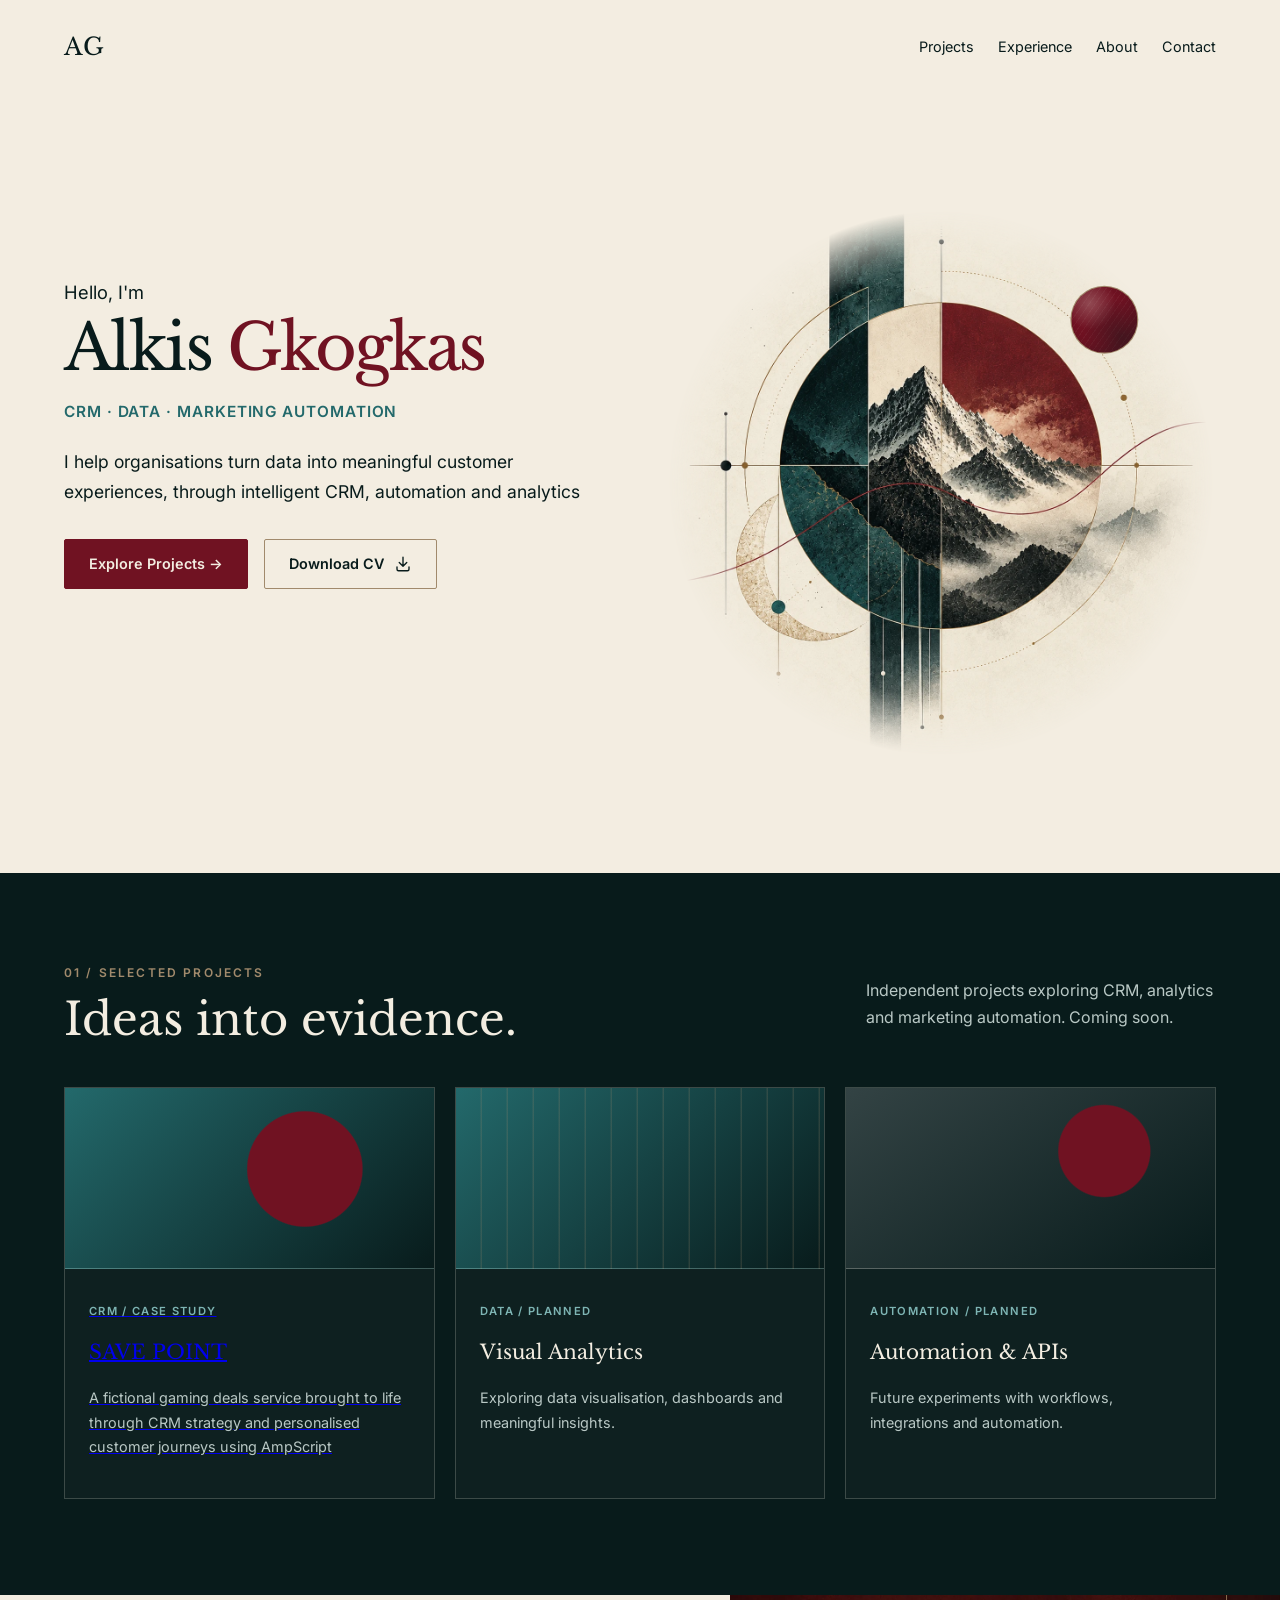
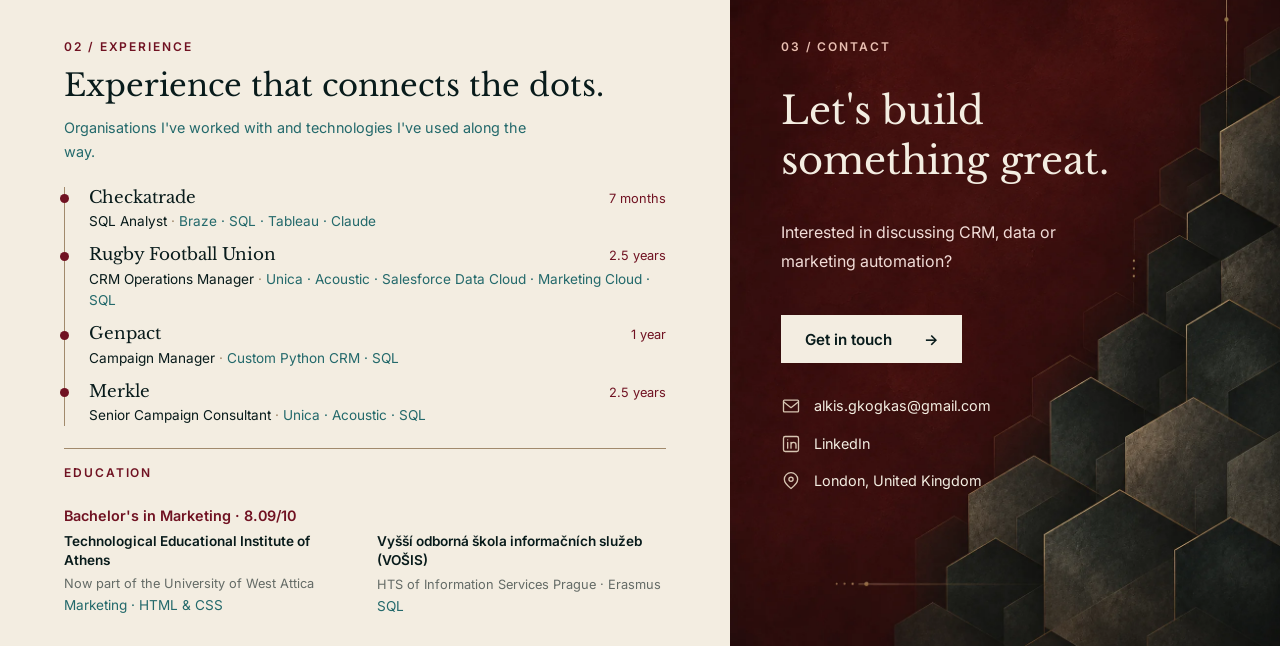
==== commit 6dcf65ac: "Connect SAVE POINT project to homepage" ====
--- a/index.html
+++ b/index.html
@@ -62,6 +62,7 @@
     <div class="cv-options">
 
         <a class="cv-option"
+           data-cv="crm"
            href="cv-crm.pdf"
            download="Alkis-Gkogkas-CRM.pdf">
             <strong>CRM & Automation</strong>
@@ -69,7 +70,8 @@
         </a>
 
         <a class="cv-option"
-           href="cv-analytics.pdf"
+            data-cv="analytics"
+            href="cv-analytics.pdf"
            download="Alkis-Gkogkas-Analytics.pdf">
             <strong>Data & Analytics</strong>
             <span>Download PDF</span>
@@ -103,18 +105,22 @@
                 </div>
 
                 <div class="projects-grid">
-                    <article class="project-card">
-                        <div class="project-visual project-visual--crm"
-                             aria-hidden="true"></div>
-                        <div class="project-copy">
-                            <p class="project-label">CRM / PLANNED</p>
-                            <h3>Customer Lifecycle</h3>
-                            <p>
-                                A future project exploring segmentation,
-                                customer journeys and CRM strategy.
-                            </p>
-                        </div>
-                    </article>
+                    
+<a class="project-card" href="/projects/save-point/">
+    <div class="project-visual project-visual--crm"
+         aria-hidden="true"></div>
+
+    <div class="project-copy">
+        <p class="project-label">CRM / CASE STUDY</p>
+        <h3>SAVE POINT</h3>
+        <p>
+            A fictional gaming deals service brought to life
+            through CRM strategy and personalised customer journeys
+            using AmpScript
+        </p>
+    </div>
+</a>
+
 
                     <article class="project-card">
                         <div class="project-visual project-visual--data"
--- a/style.css
+++ b/style.css
@@ -917,3 +917,20 @@
         transition: none;
     }
 }
+
+/* Geometric CV download celebration */
+
+.cv-particle {
+    position: fixed;
+    width: 9px;
+    height: 9px;
+
+    clip-path: polygon(
+        50% 0%,
+        100% 100%,
+        0% 100%
+    );
+
+    pointer-events: none;
+    z-index: 9999;
+}
